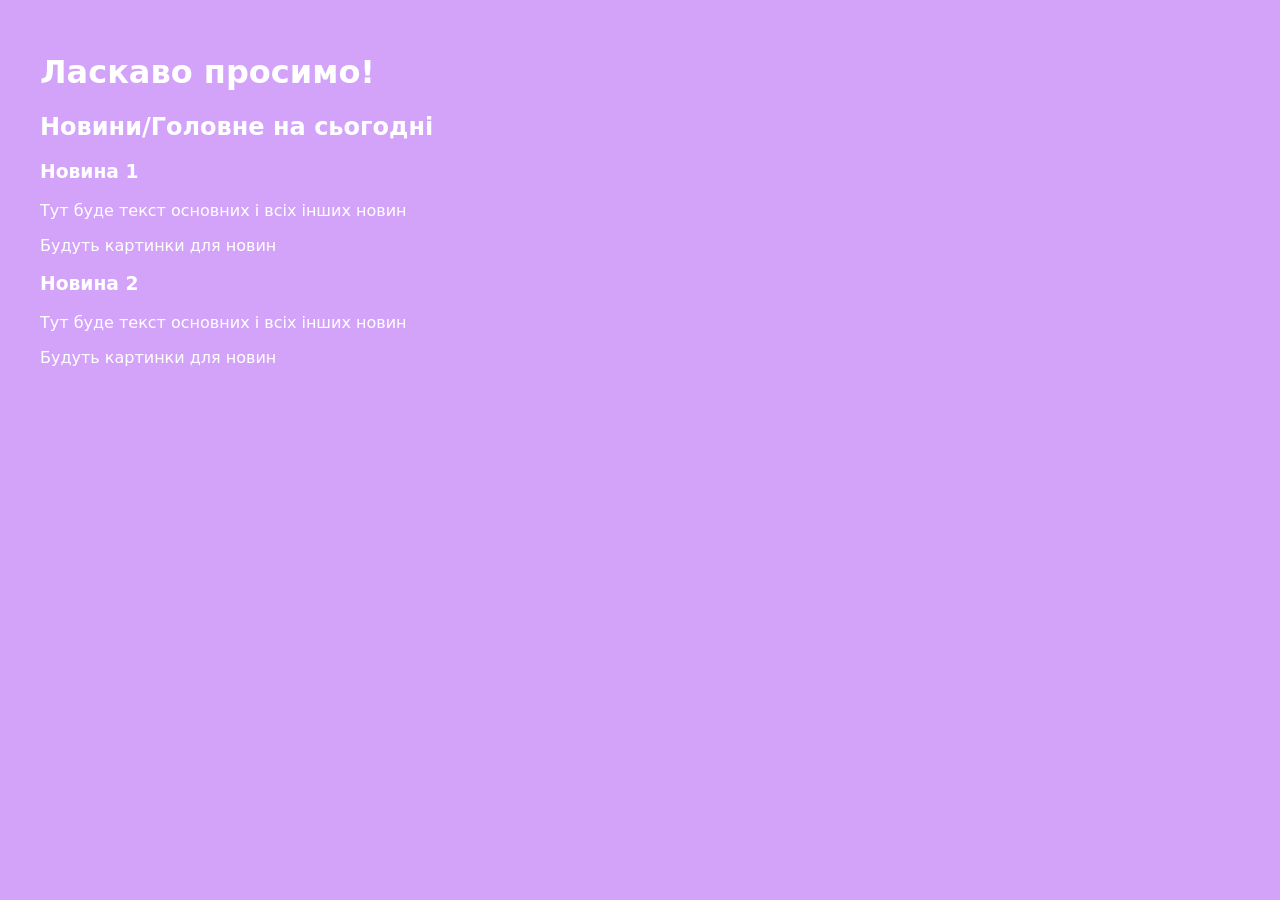
==== about.html @ 1df60595 "Накидала департаменти, основну сторінку і про студраду" ====
<!DOCTYPE html>
<html lang="uk">
<head>
  <meta charset="UTF-8">
  <meta name="viewport" content="width=device-width, initial-scale=1.0">
  <title>Про студраду| Студрада НН ФТІ </title>
  <link rel="stylesheet" href="css/style.css">
</head>
<body>

    <div id="header-placeholder"></div>


    <main>
        <h1> Ласкаво просимо!</h1>
        <h2> Новини/Головне на сьогодні</h2>
        <h3>Новина 1</h3>
        <p>Тут буде текст основних і всіх інших новин</p>
        <p>Будуть картинки для новин</p>
        <h3>Новина 2</h3>
        <p>Тут буде текст основних і всіх інших новин</p>
        <p>Будуть картинки для новин</p>
    </main>

    <div id="footer-placeholder"></div>

  <!-- Підключаємо JS -->
  <script src="js/main.js"></script>
</body>
</html>
---- css/style.css ----
:root {
  --primary-color: #7818e6; /* Основний колір ФТІ */
  --accent-color: #ff9900;  /* Акцентний колір */
  --bg-color: #d3a3fa;
  --text-color: #ffffff;
}

body {
  margin: 0;
  font-family: system-ui, -apple-system, sans-serif;
  background-color: var(--bg-color);
  color: var(--text-color);
  display: flex;
  flex-direction: column;
  min-height: 100vh;
}

/* Навігація (Header) */
header {
  background-color: var(--primary-color);
  padding: 1rem 2rem;
  display: flex;
  justify-content: space-between;
  align-items: center;
}

.logo a {
  color: white;
  font-weight: bold;
  font-size: 1.4rem;
  text-decoration: none;
}

nav ul {
  list-style: none;
  margin: 0;
  padding: 0;
  display: flex;
  gap: 1.5rem;
}

nav a {
  color: white;
  text-decoration: none;
  font-weight: 500;
  transition: color 0.2s;
}

nav a:hover, nav a.active {
  color: var(--accent-color);
}

/* Основний контент */
main {
  flex: 1;
  padding: 2rem;
  max-width: 1200px;
  margin: 0 auto;
  width: 100%;
}

/* Футер */
footer {
  background-color: #111;
  color: white;
  text-align: center;
  padding: 1rem;
}
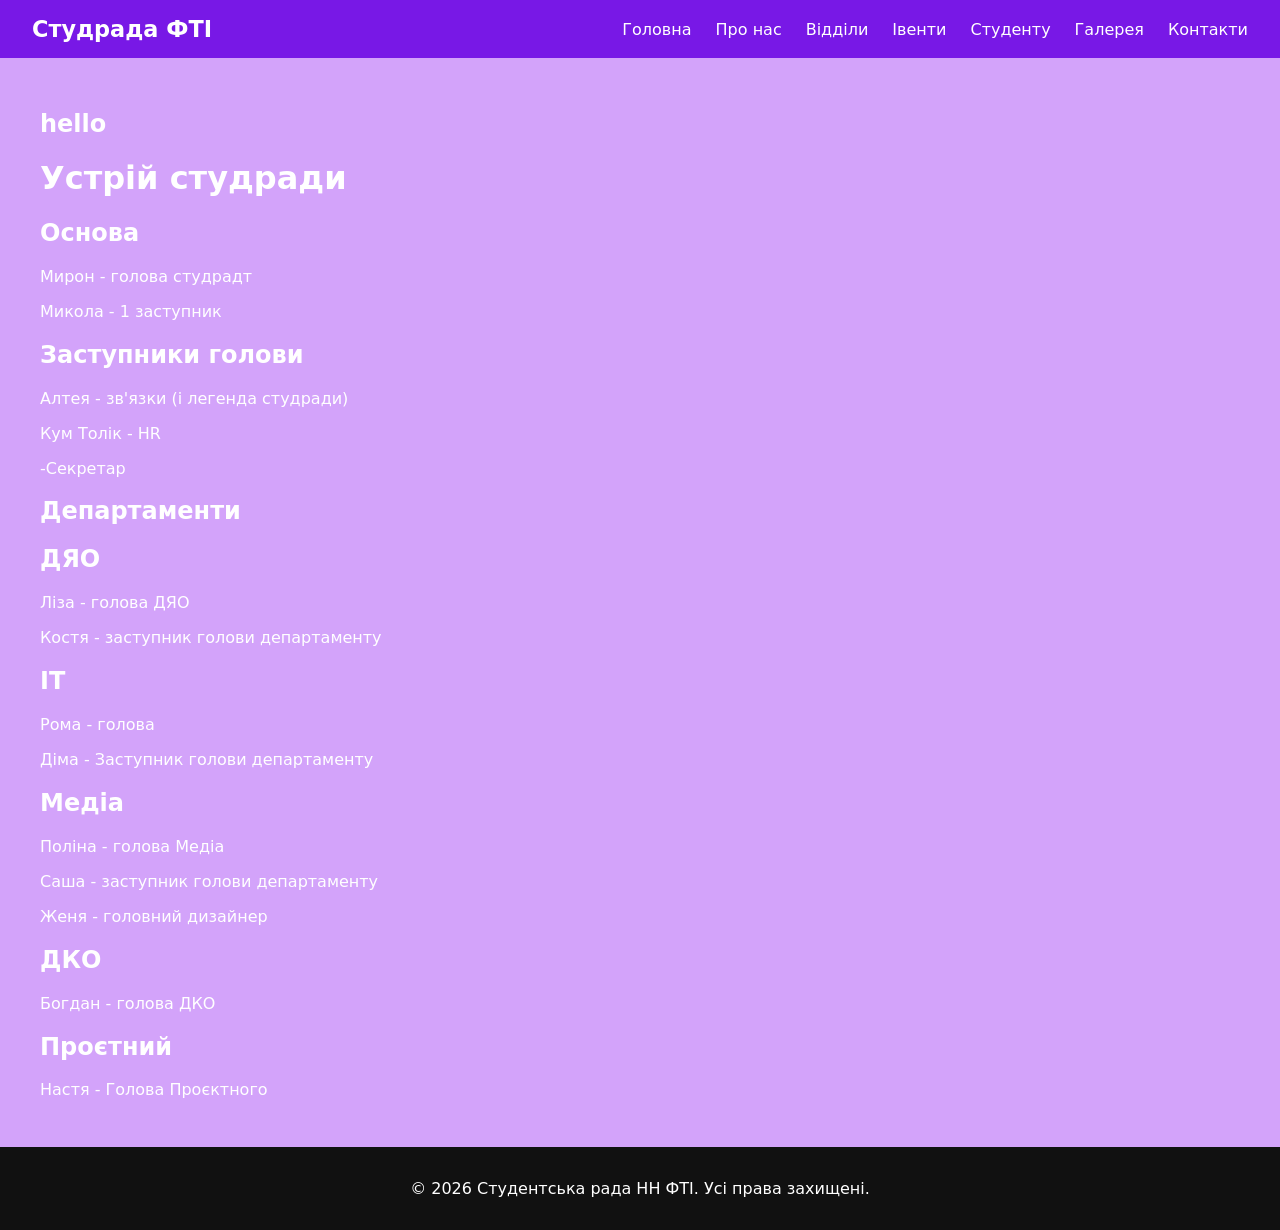
==== commit cd195c3f: "додала правильний about" ====
--- a/about.html
+++ b/about.html
@@ -10,16 +10,33 @@
 
     <div id="header-placeholder"></div>
 
+    <main>
+        <h2>hello</h2>
+       <h1>Устрій студради</h1>
+       <h2>Основа</h2>
+       <p>Мирон - голова студрадт</p>
+       <p>Микола - 1 заступник</p>
+       <h2> Заступники голови</h2>
+       <p>Алтея - зв'язки (і легенда студради)</p>
+       <p>Кум Толік - HR</p>
+       <p> -Секретар</p>
+       <h2>Департаменти</h2>
+       <h2>ДЯО</h2>
+       <p>Ліза - голова ДЯО</p>
+       <p>Костя - заступник голови департаменту</p>
+       <h2>IT</h2>
+       <p>Рома - голова</p>
+       <p>Діма - Заступник голови департаменту</p>
+       <h2>Медіа</h2>
+       <p>Поліна - голова Медіа</p>
+       <p>Саша - заступник голови департаменту</p>
+       <p>Женя - головний дизайнер</p>
+       <h2>ДКО</h2>
+       <p>Богдан - голова ДКО</p>
+       <h2>Проєтний</h2>
+       <p>Настя - Голова Проєктного</p>
 
-    <main>
-        <h1> Ласкаво просимо!</h1>
-        <h2> Новини/Головне на сьогодні</h2>
-        <h3>Новина 1</h3>
-        <p>Тут буде текст основних і всіх інших новин</p>
-        <p>Будуть картинки для новин</p>
-        <h3>Новина 2</h3>
-        <p>Тут буде текст основних і всіх інших новин</p>
-        <p>Будуть картинки для новин</p>
+
     </main>
 
     <div id="footer-placeholder"></div>
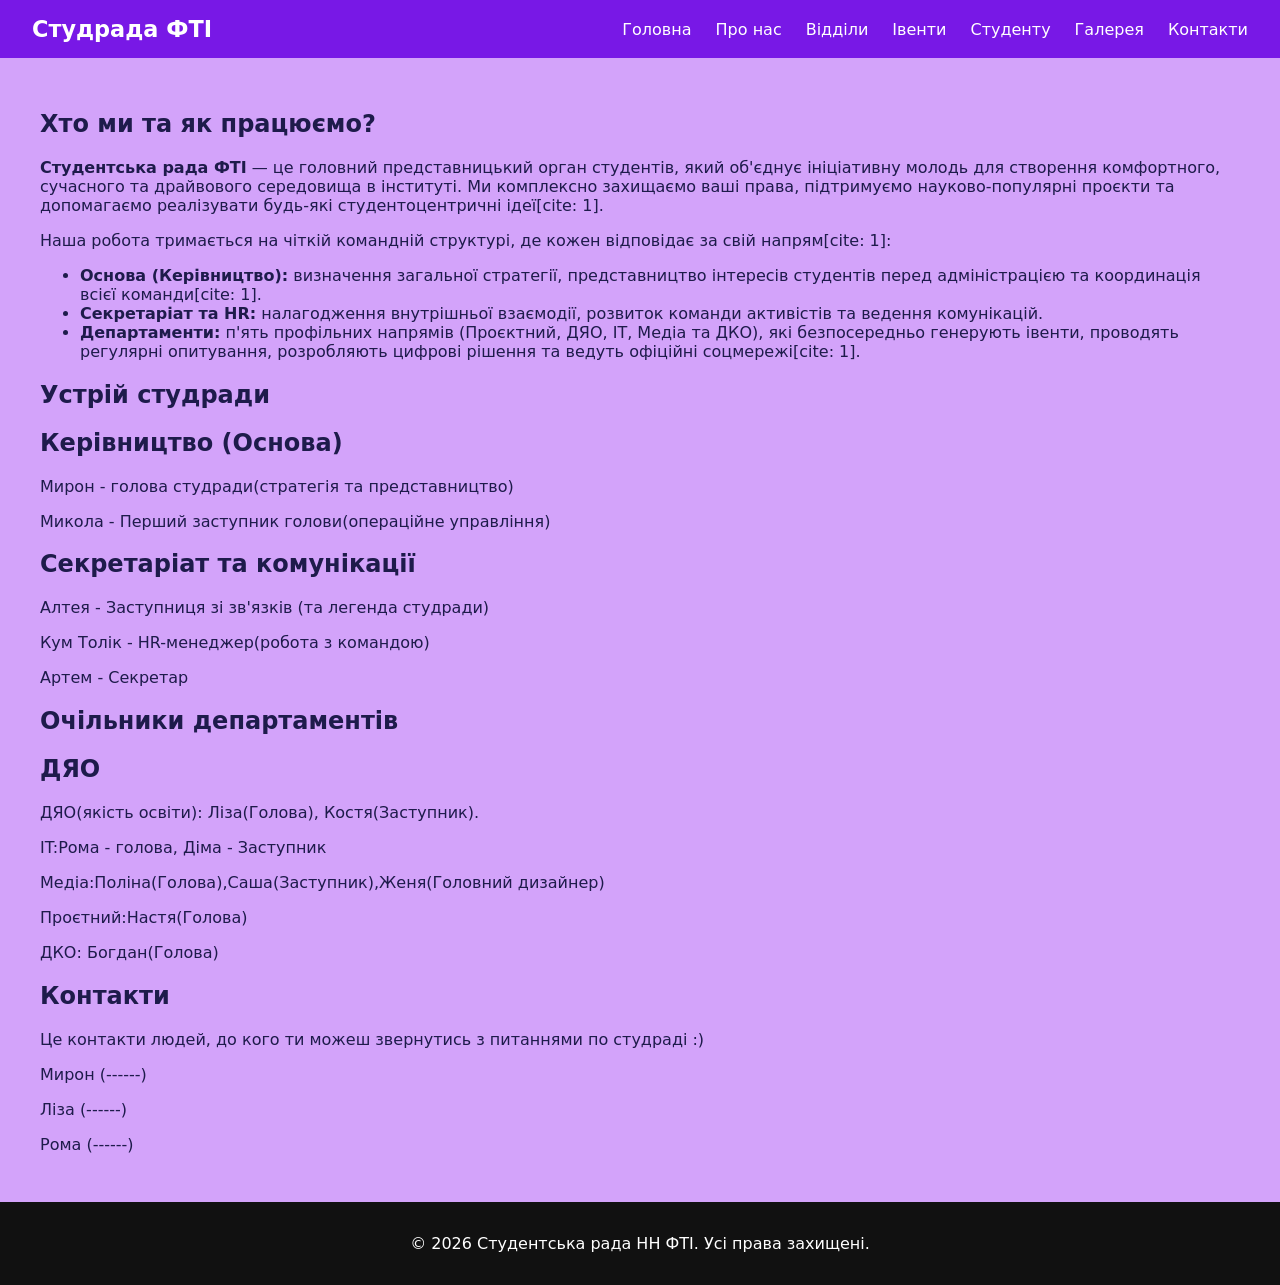
==== commit 224388f3: "Додано структуру та опис для сторінки Про нас" ====
--- a/about.html
+++ b/about.html
@@ -11,31 +11,42 @@
     <div id="header-placeholder"></div>
 
     <main>
-        <h2>hello</h2>
-       <h1>Устрій студради</h1>
-       <h2>Основа</h2>
-       <p>Мирон - голова студрадт</p>
-       <p>Микола - 1 заступник</p>
-       <h2> Заступники голови</h2>
-       <p>Алтея - зв'язки (і легенда студради)</p>
-       <p>Кум Толік - HR</p>
-       <p> -Секретар</p>
-       <h2>Департаменти</h2>
-       <h2>ДЯО</h2>
-       <p>Ліза - голова ДЯО</p>
-       <p>Костя - заступник голови департаменту</p>
-       <h2>IT</h2>
-       <p>Рома - голова</p>
-       <p>Діма - Заступник голови департаменту</p>
-       <h2>Медіа</h2>
-       <p>Поліна - голова Медіа</p>
-       <p>Саша - заступник голови департаменту</p>
-       <p>Женя - головний дизайнер</p>
-       <h2>ДКО</h2>
-       <p>Богдан - голова ДКО</p>
-       <h2>Проєтний</h2>
-       <p>Настя - Голова Проєктного</p>
+        <section class="intro-text">
+        <h2>Хто ми та як працюємо?</h2>
+        <p><strong>Студентська рада ФТІ</strong> — це головний представницький орган студентів, який об'єднує ініціативну молодь для створення комфортного, сучасного та драйвового середовища в інституті. Ми комплексно захищаємо ваші права, підтримуємо науково-популярні проєкти та допомагаємо реалізувати будь-які студентоцентричні ідеї[cite: 1].</p>
 
+        <p>Наша робота тримається на чіткій командній структурі, де кожен відповідає за свій напрям[cite: 1]:</p>
+        <ul>
+            <li><strong>Основа (Керівництво):</strong> визначення загальної стратегії, представництво інтересів студентів перед адміністрацією та координація всієї команди[cite: 1].</li>
+            <li><strong>Секретаріат та HR:</strong> налагодження внутрішньої взаємодії, розвиток команди активістів та ведення комунікацій.</li>
+            <li><strong>Департаменти:</strong> п'ять профільних напрямів (Проєктний, ДЯО, IT, Медіа та ДКО), які безпосередньо генерують івенти, проводять регулярні опитування, розробляють цифрові рішення та ведуть офіційні соцмережі[cite: 1].</li>
+        </ul>
+        </section>
+
+        <section class="councill structure">
+        <h1>Устрій студради</h1>
+        <h2>Керівництво (Основа)</h2>
+        <p>Мирон - голова студради(стратегія та представництво)</p>
+        <p>Микола - Перший заступник голови(операційне управління)</p>
+        <h2>Секретаріат та комунікації</h2>
+        <p>Алтея - Заступниця зі зв'язків (та легенда студради)</p>
+        <p>Кум Толік - HR-менеджер(робота з командою)</p>
+        <p> Артем - Секретар</p>
+        <h2>Очільники департаментів</h2>
+        <h2>ДЯО</h2>
+        <p>ДЯО(якість освіти): Ліза(Голова), Костя(Заступник).</p>
+        <p>IT:Рома - голова, Діма - Заступник</p>
+        <p>Медіа:Поліна(Голова),Саша(Заступник),Женя(Головний дизайнер)</p>
+        <p>Проєтний:Настя(Голова)</p>
+        <p>ДКО: Богдан(Голова)</p>
+
+        <h1>Контакти</h1>
+        <p>Це контакти людей, до кого ти можеш звернутись з питаннями по студраді :)</p>
+        <p>Мирон (------)</p>
+        <p>Ліза  (------)</p>
+        <p>Рома  (------)</p>
+
+       </section>
 
     </main>
 
--- a/css/style.css
+++ b/css/style.css
@@ -2,8 +2,7 @@
   --primary-color: #7818e6; /* Основний колір ФТІ */
   --accent-color: #ff9900;  /* Акцентний колір */
   --bg-color: #d3a3fa;
-  --text-color: #ffffff;
-}
+  --text-color: #1e1b4b;
 
 body {
   margin: 0;
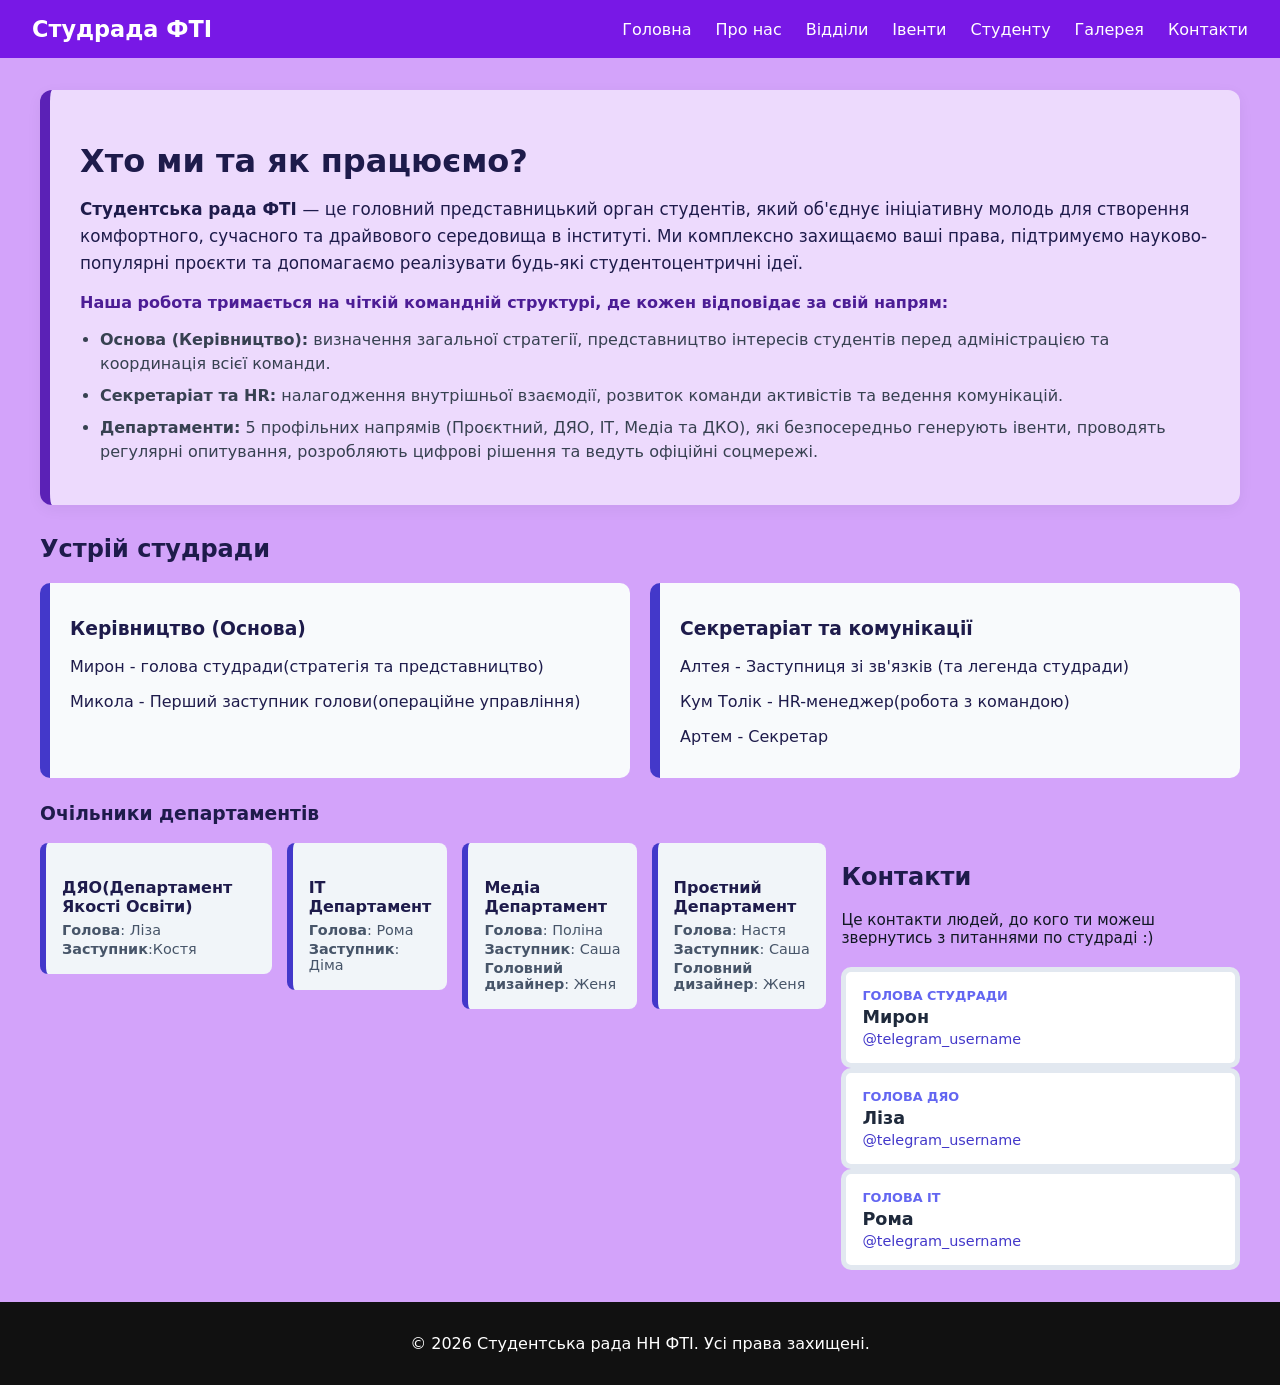
==== commit 16623946: "Оновила about.html і  about_style.css" ====
--- a/about.html
+++ b/about.html
@@ -5,47 +5,103 @@
   <meta name="viewport" content="width=device-width, initial-scale=1.0">
   <title>Про студраду| Студрада НН ФТІ </title>
   <link rel="stylesheet" href="css/style.css">
+  <link rel="stylesheet" href="css/about_style.css">
 </head>
 <body>
 
     <div id="header-placeholder"></div>
 
     <main>
-        <section class="intro-text">
-        <h2>Хто ми та як працюємо?</h2>
-        <p><strong>Студентська рада ФТІ</strong> — це головний представницький орган студентів, який об'єднує ініціативну молодь для створення комфортного, сучасного та драйвового середовища в інституті. Ми комплексно захищаємо ваші права, підтримуємо науково-популярні проєкти та допомагаємо реалізувати будь-які студентоцентричні ідеї[cite: 1].</p>
+        <section class="about">
+        <h1>Хто ми та як працюємо?</h1>
+        <p class="description">
+          <strong> Студентська рада ФТІ </strong> — це головний представницький орган студентів,
+          який об'єднує ініціативну молодь для створення комфортного, сучасного та драйвового середовища
+          в інституті. Ми комплексно захищаємо ваші права, підтримуємо науково-популярні проєкти та допомагаємо реалізувати будь-які студентоцентричні ідеї.</p>
 
-        <p>Наша робота тримається на чіткій командній структурі, де кожен відповідає за свій напрям[cite: 1]:</p>
-        <ul>
-            <li><strong>Основа (Керівництво):</strong> визначення загальної стратегії, представництво інтересів студентів перед адміністрацією та координація всієї команди[cite: 1].</li>
+        <p class="structure-intro">
+          Наша робота тримається на чіткій командній структурі, де кожен відповідає за свій напрям:</p>
+        <ul class="structure-list">
+            <li><strong>Основа (Керівництво):</strong> визначення загальної стратегії, представництво інтересів студентів перед адміністрацією та координація всієї команди.</li>
             <li><strong>Секретаріат та HR:</strong> налагодження внутрішньої взаємодії, розвиток команди активістів та ведення комунікацій.</li>
-            <li><strong>Департаменти:</strong> п'ять профільних напрямів (Проєктний, ДЯО, IT, Медіа та ДКО), які безпосередньо генерують івенти, проводять регулярні опитування, розробляють цифрові рішення та ведуть офіційні соцмережі[cite: 1].</li>
+            <li><strong>Департаменти:</strong> 5 профільних напрямів (Проєктний, ДЯО, IT, Медіа та ДКО), які безпосередньо генерують івенти, проводять регулярні опитування, розробляють цифрові рішення та ведуть офіційні соцмережі.</li>
         </ul>
         </section>
 
         <section class="councill structure">
-        <h1>Устрій студради</h1>
-        <h2>Керівництво (Основа)</h2>
-        <p>Мирон - голова студради(стратегія та представництво)</p>
-        <p>Микола - Перший заступник голови(операційне управління)</p>
-        <h2>Секретаріат та комунікації</h2>
-        <p>Алтея - Заступниця зі зв'язків (та легенда студради)</p>
-        <p>Кум Толік - HR-менеджер(робота з командою)</p>
-        <p> Артем - Секретар</p>
-        <h2>Очільники департаментів</h2>
-        <h2>ДЯО</h2>
-        <p>ДЯО(якість освіти): Ліза(Голова), Костя(Заступник).</p>
-        <p>IT:Рома - голова, Діма - Заступник</p>
-        <p>Медіа:Поліна(Голова),Саша(Заступник),Женя(Головний дизайнер)</p>
-        <p>Проєтний:Настя(Голова)</p>
-        <p>ДКО: Богдан(Голова)</p>
+        <h2>Устрій студради</h2>
+        <div class="leadership-grid">
+             <div class="councill-group  ">
+                <h3>Керівництво (Основа)</h3>
+                <ul>
+                  <p>Мирон - голова студради(стратегія та представництво)</p>
+                  <p>Микола - Перший заступник голови(операційне управління)</p>
+                </ul>
+              </div>
 
-        <h1>Контакти</h1>
-        <p>Це контакти людей, до кого ти можеш звернутись з питаннями по студраді :)</p>
-        <p>Мирон (------)</p>
-        <p>Ліза  (------)</p>
-        <p>Рома  (------)</p>
+              <div class="councill-group">
+                <h3>Секретаріат та комунікації</h2>
+                  <ul>
+                    <p>Алтея - Заступниця зі зв'язків (та легенда студради)</p>
+                    <p>Кум Толік - HR-менеджер(робота з командою)</p>
+                    <p> Артем - Секретар</p>
+                  </ul>
+              </div>
+        </div>
 
+          <div class="heads">
+            <h3>Очільники департаментів</h3>
+            <div class="heads-grid">
+              <div class="head-card">
+                <h4>ДЯО(Департамент Якості Освіти)</h4>
+                <p> <strong>Голова</strong>: Ліза</p>
+                <p><strong>Заступник</strong>:Костя</p>
+              </div>
+              <div class="head-card">
+                <h4>IT Департамент</h4>
+                <p> <strong>Голова</strong>: Рома</p>
+                <p><strong>Заступник</strong>: Діма</p>
+              </div>
+              <div class="head-card">
+                <h4>Медіа Департамент</h4>
+                <p> <strong>Голова</strong>: Поліна</p>
+                <p><strong>Заступник</strong>: Саша</p>
+                <p><strong>Головний дизайнер</strong>: Женя</p>
+              </div>
+              <div class="head-card">
+                <h4>Проєтний Департамент</h4>
+                <p> <strong>Голова</strong>: Настя</p>
+                <p><strong>Заступник</strong>: Саша</p>
+                <p><strong>Головний дизайнер</strong>: Женя</p>
+              </div>
+              <div class="head-card>
+                <h4>ДКО</h4>
+                <p> <strong>Голова</strong>: Богдан</p>
+              </div>
+            </div>
+          </div>
+        </section>
+
+        <section class="contacts">
+          <h2>Контакти</h2>
+          <p class="cont-subtitle">Це контакти людей, до кого ти можеш звернутись з питаннями по студраді :)</p>
+          <div class="contats-grid">
+            <div class="contact-card">
+              <span class="contact-role">Голова Студради</span>
+              <span class="contact-name">Мирон</span>
+              <a href="===" class="contact-link">@telegram_username</a>
+            </div>
+            <div class="contact-card">
+              <span class="contact-role">Голова ДЯО</span>
+              <span class="contact-name">Ліза</span>
+              <a href="===" class="contact-link">@telegram_username</a>
+            </div>
+            <div class="contact-card">
+              <span class="contact-role">Голова IT</span>
+              <span class="contact-name">Рома</span>
+              <a href="===" class="contact-link">@telegram_username</a>
+            </div>
+          </div>
        </section>
 
     </main>
--- a/css/about_style.css
+++ b/css/about_style.css
@@ -0,0 +1,189 @@
+/* ==========================================
+   СТИЛІ ДЛЯ СТОРІНКИ "ПРО СТУДРАДУ" (about.html)
+   ========================================== */
+
+/* 1. Вступний блок (Hero & Структура) */
+.about {
+  background-color: rgba(255, 255, 255, 0.6); /* Напівпрозорий білий фон як у departments-intro */
+  padding: 25px 30px;
+  border-radius: 12px;
+  margin-bottom: 30px;
+  border-left: 10px solid #5b21b6; /* Темно-фіолетовий акцент */
+  box-shadow: 0 4px 15px rgba(0, 0, 0, 0.05);
+}
+
+.about h1 {
+  color: #1e1b4b;
+  font-size: 2rem;
+  margin-bottom: 12px;
+}
+
+.description {
+  font-size: 1.05rem;
+  color: #1e1b4b;
+  line-height: 1.6;
+  margin-bottom: 16px;
+}
+
+.structure-intro {
+  font-weight: 600;
+  color: #4c1d95;
+  margin-bottom: 8px;
+}
+
+.structure-list {
+  list-style: disc;
+  padding-left: 20px;
+  color: #374151;
+}
+
+.structure-list li {
+  margin-bottom: 8px;
+  line-height: 1.5;
+}
+
+/* 2. Блок «Устрій Студради» */
+.councill structure {
+  background: #ffffff;
+  border-radius: 12px;
+  padding: 25px 30px;
+  margin-bottom: 30px;
+  box-shadow: 0 4px 15px rgba(0, 0, 0, 0.08);
+}
+
+.councill structure h2 {
+  color: #4c1d95;
+  font-size: 1.6rem;
+  border-bottom: 2px solid #f3e8ff;
+  padding-bottom: 8px;
+  margin-bottom: 20px;
+}
+
+.councill structure h3 {
+  color: #5b21b6;
+  font-size: 1.2rem;
+  margin-bottom: 12px;
+}
+
+.leadership-grid {
+  display: grid;
+  grid-template-columns: repeat(auto-fit, minmax(280px, 1fr));
+  gap: 20px;
+  margin-bottom: 25px;
+}
+
+.councill-group {
+  background-color: #f8fafc;
+  border-radius: 10px;
+  padding: 16px 20px;
+  border-left: 10px solid #4338ca;
+}
+
+.councill-group ul {
+  list-style: none;
+  padding: 0;
+}
+
+.councill-group li {
+  margin-bottom: 8px;
+  color: #334155;
+  font-size: 0.95rem;
+}
+
+/* Очільники департаментів */
+.heads {
+  margin-top: 20px;
+}
+
+.heads-grid {
+  display: flex;
+  grid-template-columns: repeat(auto-fit, minmax(200px, 1fr));
+  gap: 15px;
+
+ align-items: flex-start;
+}
+
+.head-card {
+  background: #f1f5f9;
+  border-radius: 8px;
+  padding: 14px 16px;
+  border-left: 6px solid #4338ca;
+}
+
+.head-card h4 {
+  color: #1e1b4b;
+  font-size: 1rem;
+  margin-bottom: 6px;
+}
+
+.head-card p {
+  font-size: 0.9rem;
+  color: #475569;
+  margin: 3px 0;
+}
+
+/* 3. Блок Контакти */
+.contacts {
+  background: #ffffff;
+  border-radius: 12px;
+  padding: 25px 30px;
+  margin-bottom: 30px;
+  box-shadow: 0 4px 15px rgba(0, 0, 0, 0.08);
+}
+
+.contacts h2 {
+  color: #4c1d95;
+  font-size: 1.6rem;
+  margin-bottom: 6px;
+}
+
+.cont-subtitle {
+  color: #101722;
+  font-size: 0.95rem;
+  margin-bottom: 20px;
+}
+
+.contacts-grid {
+  display: grid;
+  grid-template-columns: repeat(auto-fit, minmax(220px, 1fr));
+  gap: 16px;
+}
+
+.contact-card {
+  background: #ffffff;
+  border: 5px solid #e2e8f0;
+  border-radius: 10px;
+  padding: 16px;
+  display: flex;
+  flex-direction: column;
+  gap: 4px;
+}
+
+.contact-role {
+  font-size: 0.8rem;
+  color: #6366f1;
+  font-weight: 700;
+  text-transform: uppercase;
+}
+
+.contact-name {
+  font-size: 1.1rem;
+  font-weight: 600;
+  color: #1e293b;
+}
+
+.contact-link {
+  color: #4338ca;
+  text-decoration: none;
+  font-weight: 500;
+  font-size: 0.9rem;
+}
+
+.contact-link:hover {
+  text-decoration: underline;
+}
+
+/* 4. Блок "Інші ініціативи" (З фіолетовим блоком справа на всю висоту) */
+.initiatives-section {
+  margin-top: 35px;
+}
